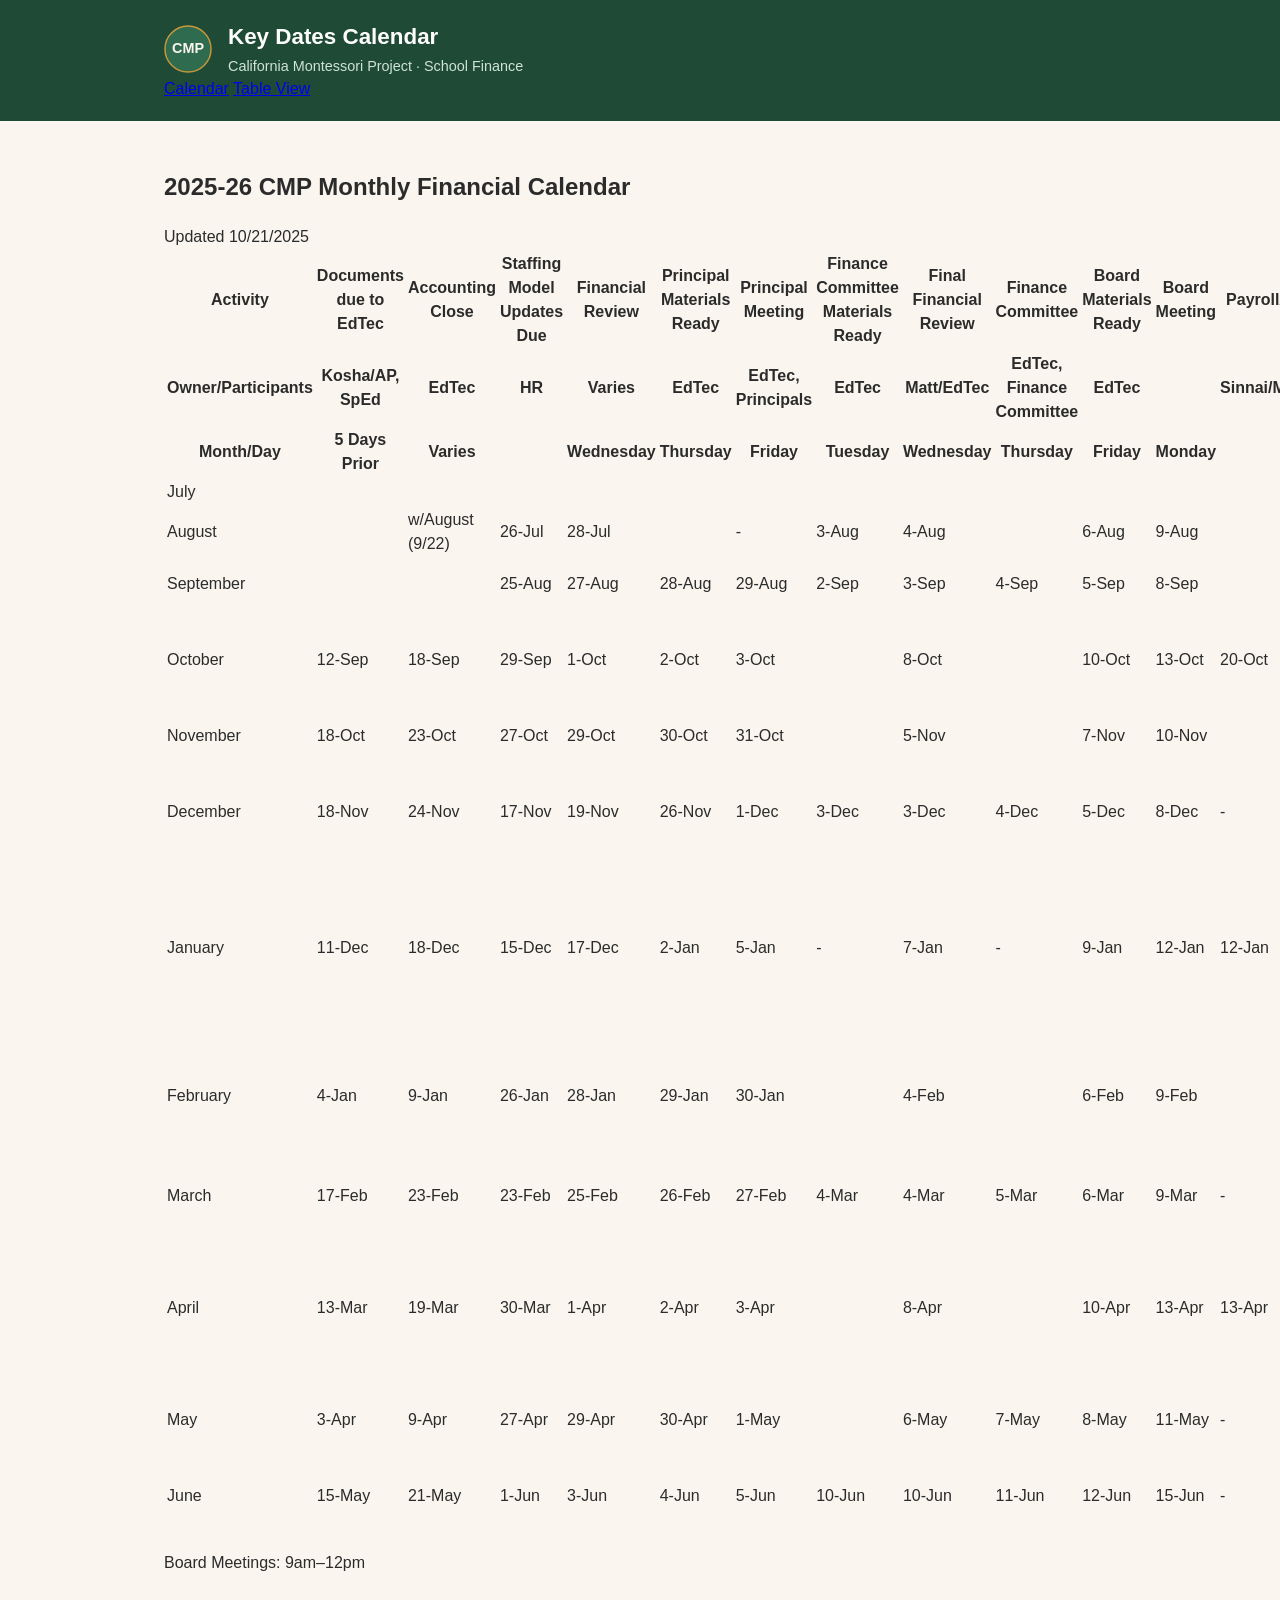
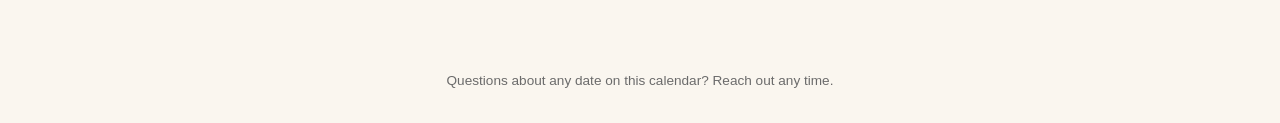
==== table.html @ 33b81b13 "Add files via upload" ====
<!doctype html>
<html lang="en">
<head>
  <meta charset="UTF-8" />
  <meta name="viewport" content="width=device-width, initial-scale=1.0" />
  <title>CMP Monthly Financial Calendar</title>
  <link rel="stylesheet" href="style.css" />
</head>
<body>
  <header class="site-header">
    <div class="header-inner">
      <div class="brand">
        <img src="logo-placeholder.svg" alt="California Montessori Project" class="brand-logo" />
        <div class="brand-text">
          <h1>Key Dates Calendar</h1>
          <p>California Montessori Project &middot; School Finance</p>
        </div>
      </div>
      <nav class="view-nav">
        <a href="index.html">Calendar</a>
        <a href="table.html" class="active">Table View</a>
      </nav>
    </div>
  </header>

  <main class="page table-page">
    <section class="table-panel">
      <div class="table-panel-header">
        <h2 id="tableTitle">Monthly Financial Calendar</h2>
        <span id="tableUpdated" class="table-updated"></span>
      </div>

      <div class="table-scroll">
        <table class="grid-table">
          <thead>
            <tr id="theadLabels"></tr>
            <tr id="theadOwners"></tr>
            <tr id="theadCadence"></tr>
          </thead>
          <tbody id="tbody"></tbody>
        </table>
      </div>

      <p class="table-footnote" id="tableFootnote"></p>
    </section>
  </main>

  <footer class="site-footer">
    <p>Questions about any date on this calendar? Reach out any time.</p>
  </footer>

  <script src="table-data.js"></script>
  <script src="table.js"></script>
</body>
</html>
---- style.css ----
/* =========================================================
   COLOR PALETTE
   -------------------------------------------------------
   These are an approximation of California Montessori
   Project's look (warm green + gold, on a soft cream
   background) — swap in your exact brand hex values here
   any time; everything else references these variables.
   ========================================================= */
:root {
  --cmp-green: #2E6B4F;
  --cmp-green-dark: #1F4B36;
  --cmp-gold: #C9973B;
  --cmp-cream: #FAF6EF;
  --cmp-ink: #2B2B2B;
  --cmp-muted: #6B6B6B;
  --cmp-border: #E4DCC9;
  --cmp-card: #FFFFFF;

  --radius: 10px;
  --shadow: 0 1px 3px rgba(31, 75, 54, 0.08), 0 1px 2px rgba(31, 75, 54, 0.06);
}

* { box-sizing: border-box; }

body {
  margin: 0;
  font-family: "Segoe UI", Roboto, Helvetica, Arial, sans-serif;
  background: var(--cmp-cream);
  color: var(--cmp-ink);
  line-height: 1.5;
}

/* ---------- Header ---------- */
.site-header {
  background: var(--cmp-green-dark);
  color: #fff;
}
.header-inner {
  max-width: 1000px;
  margin: 0 auto;
  padding: 20px 24px;
}
.brand {
  display: flex;
  align-items: center;
  gap: 16px;
}
.brand-logo {
  width: 48px;
  height: 48px;
  flex-shrink: 0;
}
.brand-text h1 {
  margin: 0;
  font-size: 1.4rem;
  font-weight: 600;
}
.brand-text p {
  margin: 2px 0 0;
  font-size: 0.9rem;
  color: #cfe3d7;
}

/* ---------- Layout ---------- */
.page {
  max-width: 1000px;
  margin: 0 auto;
  padding: 28px 24px 48px;
  display: grid;
  grid-template-columns: 1fr 280px;
  gap: 24px;
}
@media (max-width: 720px) {
  .page {
    grid-template-columns: 1fr;
  }
}

/* ---------- Calendar panel ---------- */
.calendar-panel {
  background: var(--cmp-card);
  border: 1px solid var(--cmp-border);
  border-radius: var(--radius);
  box-shadow: var(--shadow);
  padding: 20px;
}
.calendar-toolbar {
  display: flex;
  align-items: center;
  justify-content: space-between;
  margin-bottom: 12px;
}
.calendar-toolbar h2 {
  margin: 0;
  font-size: 1.15rem;
  color: var(--cmp-green-dark);
}
.nav-btn {
  border: 1px solid var(--cmp-border);
  background: var(--cmp-cream);
  color: var(--cmp-green-dark);
  width: 34px;
  height: 34px;
  border-radius: 8px;
  font-size: 1rem;
  cursor: pointer;
}
.nav-btn:hover {
  background: var(--cmp-border);
}

.weekday-row {
  display: grid;
  grid-template-columns: repeat(7, 1fr);
  text-align: center;
  font-size: 0.78rem;
  font-weight: 600;
  color: var(--cmp-muted);
  text-transform: uppercase;
  letter-spacing: 0.03em;
  margin-bottom: 6px;
}
.weekday-row div {
  padding: 6px 0;
}

.calendar-grid {
  display: grid;
  grid-template-columns: repeat(7, 1fr);
  gap: 4px;
}

.day-cell {
  min-height: 84px;
  border: 1px solid var(--cmp-border);
  border-radius: 8px;
  padding: 6px;
  background: #fff;
  position: relative;
}
.day-cell.empty {
  background: transparent;
  border-color: transparent;
}
.day-cell.today {
  border-color: var(--cmp-gold);
  box-shadow: inset 0 0 0 1px var(--cmp-gold);
}
.day-number {
  font-size: 0.8rem;
  font-weight: 600;
  color: var(--cmp-ink);
}
.day-events {
  margin-top: 4px;
  display: flex;
  flex-direction: column;
  gap: 2px;
}
.day-event {
  font-size: 0.68rem;
  line-height: 1.2;
  padding: 2px 4px;
  border-radius: 4px;
  color: #fff;
  white-space: nowrap;
  overflow: hidden;
  text-overflow: ellipsis;
}

.legend {
  display: flex;
  flex-wrap: wrap;
  gap: 14px;
  margin-top: 18px;
  padding-top: 14px;
  border-top: 1px solid var(--cmp-border);
  font-size: 0.82rem;
}
.legend-item {
  display: flex;
  align-items: center;
  gap: 6px;
  color: var(--cmp-muted);
}
.legend-dot {
  width: 10px;
  height: 10px;
  border-radius: 50%;
  display: inline-block;
}

/* ---------- Upcoming panel ---------- */
.upcoming-panel {
  background: var(--cmp-card);
  border: 1px solid var(--cmp-border);
  border-radius: var(--radius);
  box-shadow: var(--shadow);
  padding: 20px;
  height: fit-content;
}
.upcoming-panel h2 {
  margin: 0 0 12px;
  font-size: 1.05rem;
  color: var(--cmp-green-dark);
}
.upcoming-list {
  list-style: none;
  margin: 0;
  padding: 0;
  display: flex;
  flex-direction: column;
  gap: 12px;
}
.upcoming-item {
  border-left: 3px solid var(--cmp-green);
  padding-left: 10px;
}
.upcoming-date {
  font-size: 0.75rem;
  font-weight: 700;
  color: var(--cmp-gold);
  text-transform: uppercase;
  letter-spacing: 0.03em;
}
.upcoming-title {
  font-weight: 600;
  font-size: 0.92rem;
  margin: 2px 0;
}
.upcoming-note {
  font-size: 0.82rem;
  color: var(--cmp-muted);
}
.upcoming-empty {
  color: var(--cmp-muted);
  font-size: 0.9rem;
}

/* ---------- Footer ---------- */
.site-footer {
  text-align: center;
  padding: 18px;
  font-size: 0.85rem;
  color: var(--cmp-muted);
}
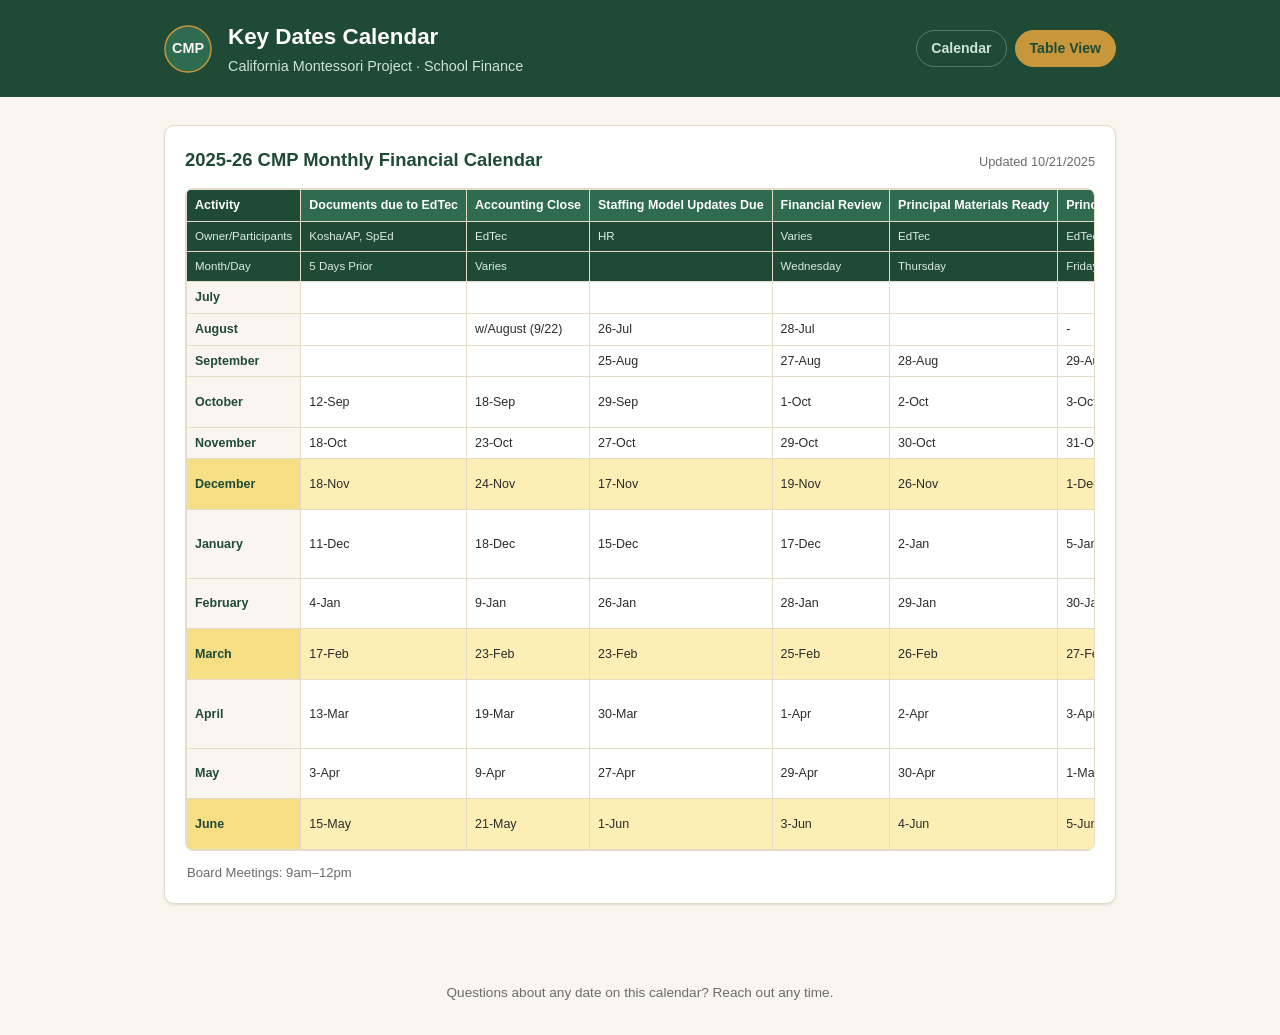
==== commit 56d1e854: "add table view" ====
--- a/table.html
+++ b/table.html
@@ -52,4 +52,4 @@
   <script src="table-data.js"></script>
   <script src="table.js"></script>
 </body>
-</html>
+</html>
--- a/style.css
+++ b/style.css
@@ -39,11 +39,37 @@
   max-width: 1000px;
   margin: 0 auto;
   padding: 20px 24px;
+  display: flex;
+  align-items: center;
+  justify-content: space-between;
+  flex-wrap: wrap;
+  gap: 12px;
 }
 .brand {
   display: flex;
   align-items: center;
   gap: 16px;
+}
+.view-nav {
+  display: flex;
+  gap: 8px;
+}
+.view-nav a {
+  color: #cfe3d7;
+  text-decoration: none;
+  font-size: 0.88rem;
+  font-weight: 600;
+  padding: 7px 14px;
+  border-radius: 999px;
+  border: 1px solid rgba(255,255,255,0.25);
+}
+.view-nav a:hover {
+  background: rgba(255,255,255,0.08);
+}
+.view-nav a.active {
+  background: var(--cmp-gold);
+  border-color: var(--cmp-gold);
+  color: var(--cmp-green-dark);
 }
 .brand-logo {
   width: 48px;
@@ -237,10 +263,101 @@
   font-size: 0.9rem;
 }
 
+/* ---------- Table view ---------- */
+.table-page {
+  display: block;
+}
+.table-panel {
+  background: var(--cmp-card);
+  border: 1px solid var(--cmp-border);
+  border-radius: var(--radius);
+  box-shadow: var(--shadow);
+  padding: 20px;
+}
+.table-panel-header {
+  display: flex;
+  align-items: baseline;
+  justify-content: space-between;
+  flex-wrap: wrap;
+  gap: 8px;
+  margin-bottom: 14px;
+}
+.table-panel-header h2 {
+  margin: 0;
+  color: var(--cmp-green-dark);
+  font-size: 1.15rem;
+}
+.table-updated {
+  font-size: 0.8rem;
+  color: var(--cmp-muted);
+}
+.table-scroll {
+  overflow-x: auto;
+  border: 1px solid var(--cmp-border);
+  border-radius: 8px;
+}
+.grid-table {
+  border-collapse: collapse;
+  width: 100%;
+  min-width: 1400px;
+  font-size: 0.78rem;
+}
+.grid-table th,
+.grid-table td {
+  border: 1px solid var(--cmp-border);
+  padding: 6px 8px;
+  text-align: left;
+  white-space: nowrap;
+}
+.grid-table thead th {
+  background: var(--cmp-green);
+  color: #fff;
+  font-weight: 600;
+  position: sticky;
+  top: 0;
+}
+.grid-table thead tr:nth-child(2) th,
+.grid-table thead tr:nth-child(3) th {
+  background: var(--cmp-green-dark);
+  font-weight: 500;
+  font-size: 0.72rem;
+  color: #dcebe3;
+}
+.grid-table thead th.corner {
+  background: var(--cmp-green-dark);
+}
+.grid-table td.month-cell {
+  font-weight: 700;
+  color: var(--cmp-green-dark);
+  background: var(--cmp-cream);
+  position: sticky;
+  left: 0;
+}
+.grid-table tr.row-highlight td {
+  background: #FCEEB5;
+}
+.grid-table tr.row-highlight td.month-cell {
+  background: #F6DE84;
+}
+.grid-table td.note-highlight {
+  background: #FCEEB5;
+  white-space: normal;
+  min-width: 220px;
+}
+.grid-table td:last-child {
+  white-space: normal;
+  min-width: 220px;
+}
+.table-footnote {
+  margin: 12px 2px 0;
+  font-size: 0.82rem;
+  color: var(--cmp-muted);
+}
+
 /* ---------- Footer ---------- */
 .site-footer {
   text-align: center;
   padding: 18px;
   font-size: 0.85rem;
   color: var(--cmp-muted);
-}
+}
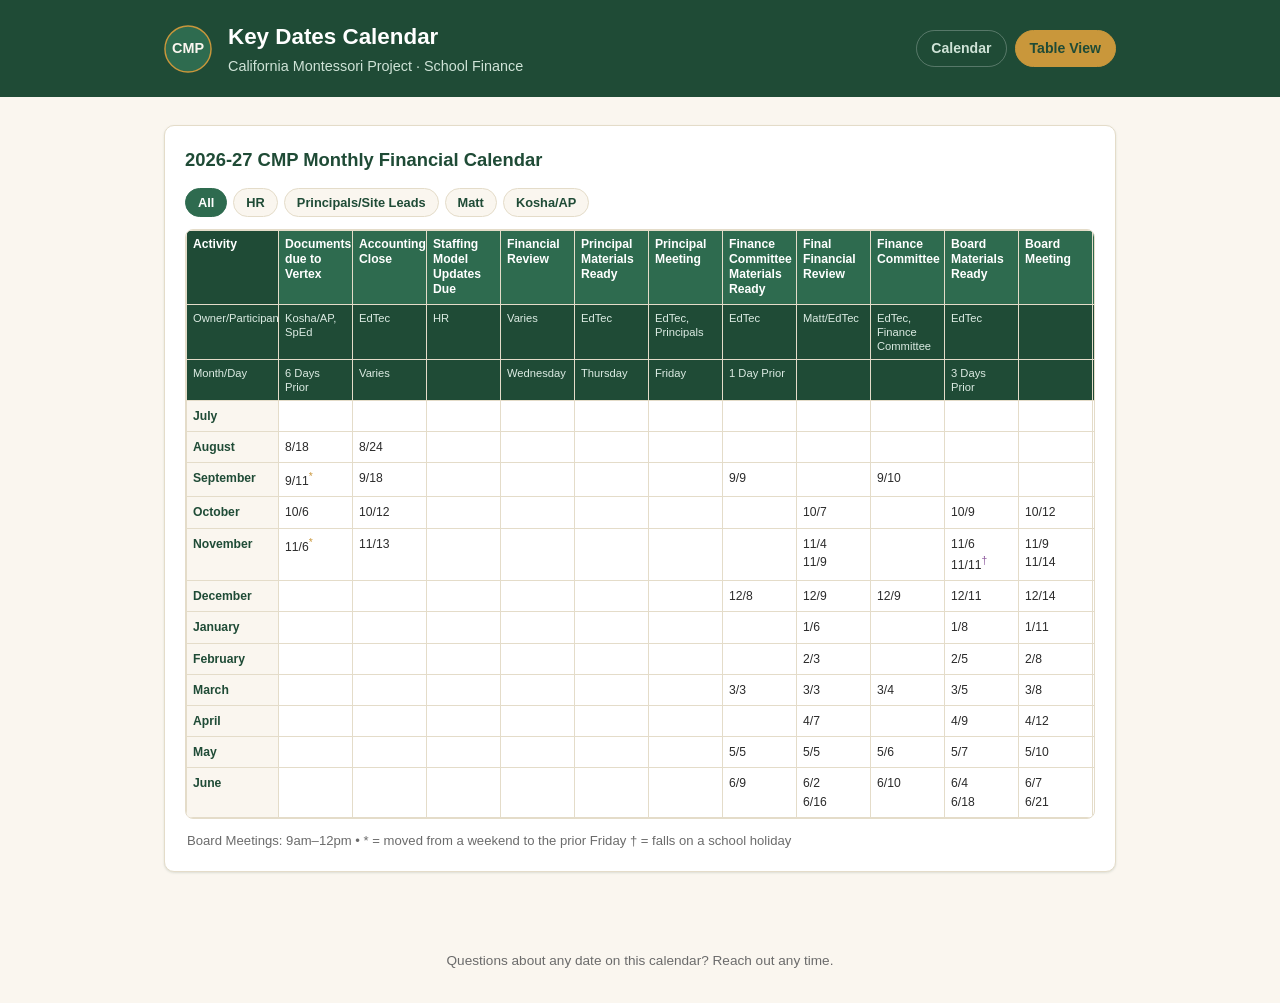
==== commit d4da4047: "event and dates addition" ====
--- a/table.html
+++ b/table.html
@@ -30,7 +30,9 @@
         <span id="tableUpdated" class="table-updated"></span>
       </div>
 
-      <div class="table-scroll">
+      <div class="filter-bar" id="filterBar"></div>
+
+      <div class="table-scroll" id="tableScroll">
         <table class="grid-table">
           <thead>
             <tr id="theadLabels"></tr>
--- a/style.css
+++ b/style.css
@@ -291,6 +291,33 @@
   font-size: 0.8rem;
   color: var(--cmp-muted);
 }
+
+/* Role filter toggle */
+.filter-bar {
+  display: flex;
+  flex-wrap: wrap;
+  gap: 6px;
+  margin-bottom: 12px;
+}
+.filter-btn {
+  border: 1px solid var(--cmp-border);
+  background: var(--cmp-cream);
+  color: var(--cmp-green-dark);
+  font-size: 0.8rem;
+  font-weight: 600;
+  padding: 6px 12px;
+  border-radius: 999px;
+  cursor: pointer;
+}
+.filter-btn:hover {
+  background: var(--cmp-border);
+}
+.filter-btn.active {
+  background: var(--cmp-green);
+  border-color: var(--cmp-green);
+  color: #fff;
+}
+
 .table-scroll {
   overflow-x: auto;
   border: 1px solid var(--cmp-border);
@@ -299,20 +326,32 @@
 .grid-table {
   border-collapse: collapse;
   width: 100%;
-  min-width: 1400px;
-  font-size: 0.78rem;
+  table-layout: fixed;
+  min-width: 1100px;
+  font-size: 0.76rem;
 }
 .grid-table th,
 .grid-table td {
   border: 1px solid var(--cmp-border);
-  padding: 6px 8px;
+  padding: 6px 6px;
   text-align: left;
-  white-space: nowrap;
+  vertical-align: top;
+  width: 74px;
+}
+.grid-table th.corner,
+.grid-table td.month-cell {
+  width: 92px;
+}
+.grid-table th:last-child,
+.grid-table td:last-child {
+  width: 200px;
 }
 .grid-table thead th {
   background: var(--cmp-green);
   color: #fff;
   font-weight: 600;
+  white-space: normal;
+  line-height: 1.25;
   position: sticky;
   top: 0;
 }
@@ -320,7 +359,7 @@
 .grid-table thead tr:nth-child(3) th {
   background: var(--cmp-green-dark);
   font-weight: 500;
-  font-size: 0.72rem;
+  font-size: 0.7rem;
   color: #dcebe3;
 }
 .grid-table thead th.corner {
@@ -332,22 +371,35 @@
   background: var(--cmp-cream);
   position: sticky;
   left: 0;
-}
-.grid-table tr.row-highlight td {
-  background: #FCEEB5;
-}
-.grid-table tr.row-highlight td.month-cell {
-  background: #F6DE84;
-}
-.grid-table td.note-highlight {
-  background: #FCEEB5;
-  white-space: normal;
-  min-width: 220px;
+  white-space: nowrap;
 }
 .grid-table td:last-child {
   white-space: normal;
-  min-width: 220px;
-}
+}
+
+/* Weekend / holiday markers */
+.mk {
+  font-size: 0.85em;
+  cursor: help;
+}
+.mk-wknd { color: var(--cmp-gold); }
+.mk-holiday { color: #8E5A9E; }
+
+/* Role filter: hide columns not tagged for the active role */
+.table-scroll.filter-active .col-none,
+.table-scroll.filter-active .col-hr,
+.table-scroll.filter-active .col-principals,
+.table-scroll.filter-active .col-matt,
+.table-scroll.filter-active .col-koshaap {
+  display: none;
+}
+.table-scroll.filter-hr .col-hr,
+.table-scroll.filter-principals .col-principals,
+.table-scroll.filter-matt .col-matt,
+.table-scroll.filter-koshaap .col-koshaap {
+  display: table-cell;
+}
+
 .table-footnote {
   margin: 12px 2px 0;
   font-size: 0.82rem;
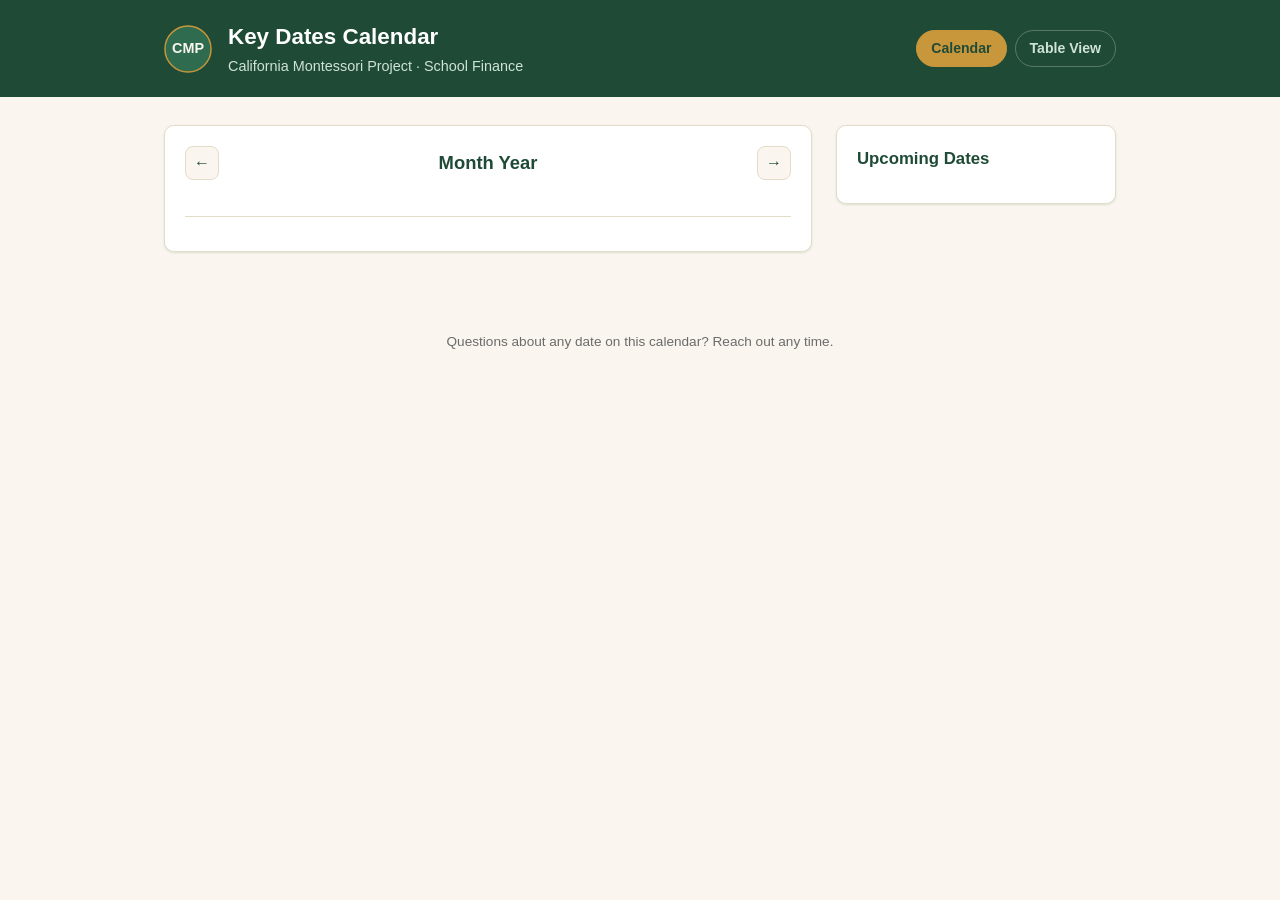
==== commit 47c96074: "add dates to cal" ====
--- a/table.html
+++ b/table.html
@@ -3,7 +3,7 @@
 <head>
   <meta charset="UTF-8" />
   <meta name="viewport" content="width=device-width, initial-scale=1.0" />
-  <title>CMP Monthly Financial Calendar</title>
+  <title>CMP Key Dates Calendar</title>
   <link rel="stylesheet" href="style.css" />
 </head>
 <body>
@@ -17,34 +17,30 @@
         </div>
       </div>
       <nav class="view-nav">
-        <a href="index.html">Calendar</a>
-        <a href="table.html" class="active">Table View</a>
+        <a href="index.html" class="active">Calendar</a>
+        <a href="table.html">Table View</a>
       </nav>
     </div>
   </header>
 
-  <main class="page table-page">
-    <section class="table-panel">
-      <div class="table-panel-header">
-        <h2 id="tableTitle">Monthly Financial Calendar</h2>
-        <span id="tableUpdated" class="table-updated"></span>
+  <main class="page">
+    <section class="calendar-panel">
+      <div class="calendar-toolbar">
+        <button id="prevMonth" class="nav-btn" aria-label="Previous month">&larr;</button>
+        <h2 id="monthLabel">Month Year</h2>
+        <button id="nextMonth" class="nav-btn" aria-label="Next month">&rarr;</button>
       </div>
 
-      <div class="filter-bar" id="filterBar"></div>
+      <div class="weekday-row" id="weekdayRow"></div>
+      <div class="calendar-grid" id="calendarGrid"></div>
 
-      <div class="table-scroll" id="tableScroll">
-        <table class="grid-table">
-          <thead>
-            <tr id="theadLabels"></tr>
-            <tr id="theadOwners"></tr>
-            <tr id="theadCadence"></tr>
-          </thead>
-          <tbody id="tbody"></tbody>
-        </table>
-      </div>
+      <div class="legend" id="legend"></div>
+    </section>
 
-      <p class="table-footnote" id="tableFootnote"></p>
-    </section>
+    <aside class="upcoming-panel">
+      <h2>Upcoming Dates</h2>
+      <ul class="upcoming-list" id="upcomingList"></ul>
+    </aside>
   </main>
 
   <footer class="site-footer">
@@ -52,6 +48,8 @@
   </footer>
 
   <script src="table-data.js"></script>
-  <script src="table.js"></script>
+  <script src="schedule.js"></script>
+  <script src="events.js"></script>
+  <script src="script.js"></script>
 </body>
 </html>
--- a/style.css
+++ b/style.css
@@ -327,7 +327,7 @@
   border-collapse: collapse;
   width: 100%;
   table-layout: fixed;
-  min-width: 1100px;
+  min-width: 1300px;
   font-size: 0.76rem;
 }
 .grid-table th,
@@ -336,11 +336,11 @@
   padding: 6px 6px;
   text-align: left;
   vertical-align: top;
-  width: 74px;
+  width: 84px;
 }
 .grid-table th.corner,
 .grid-table td.month-cell {
-  width: 92px;
+  width: 100px;
 }
 .grid-table th:last-child,
 .grid-table td:last-child {
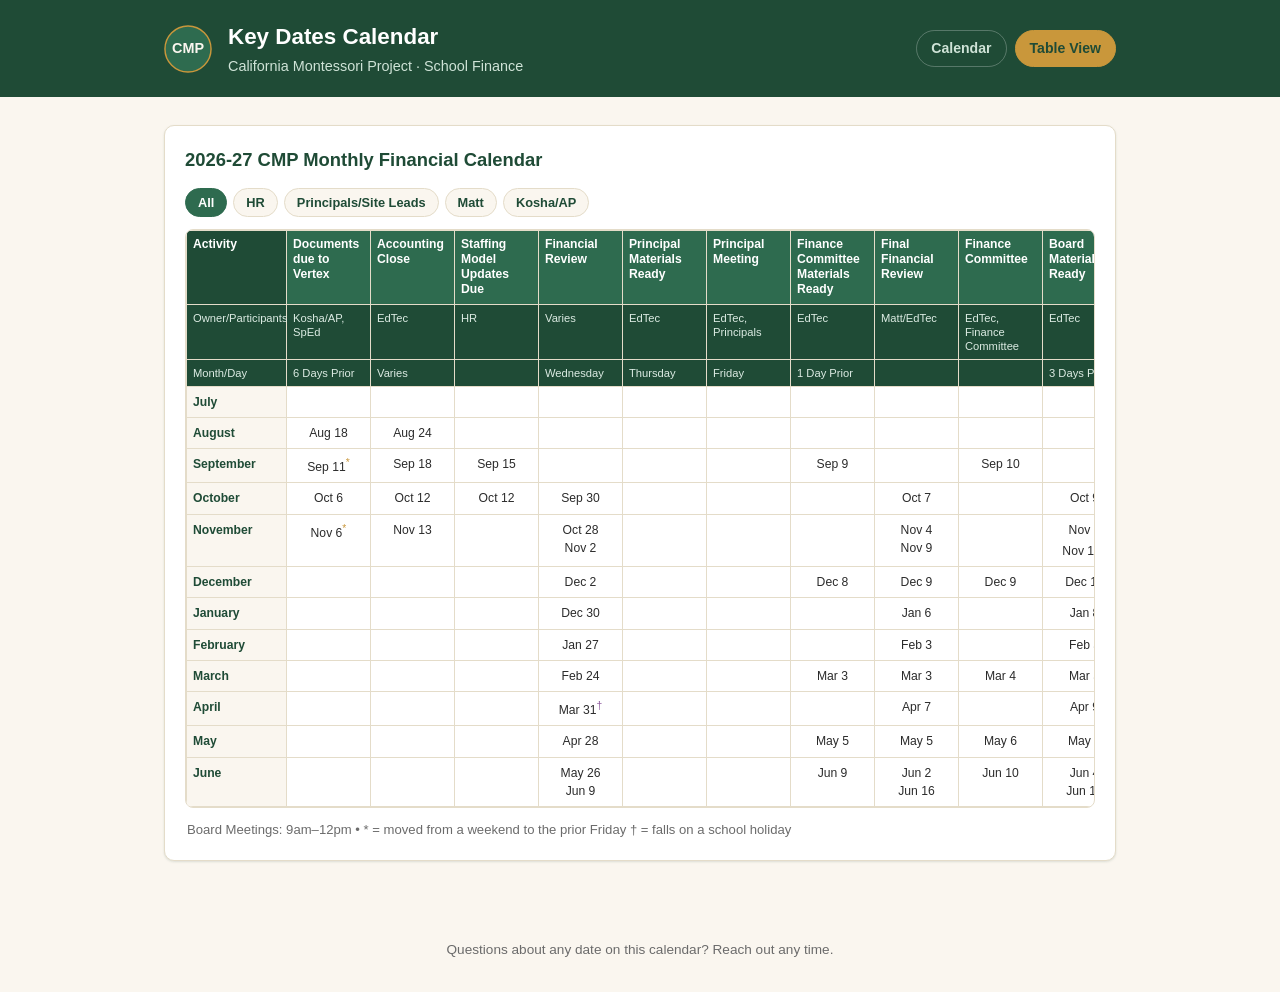
==== commit 9c36195c: "fix box widths" ====
--- a/table.html
+++ b/table.html
@@ -3,7 +3,7 @@
 <head>
   <meta charset="UTF-8" />
   <meta name="viewport" content="width=device-width, initial-scale=1.0" />
-  <title>CMP Key Dates Calendar</title>
+  <title>CMP Monthly Financial Calendar</title>
   <link rel="stylesheet" href="style.css" />
 </head>
 <body>
@@ -17,30 +17,34 @@
         </div>
       </div>
       <nav class="view-nav">
-        <a href="index.html" class="active">Calendar</a>
-        <a href="table.html">Table View</a>
+        <a href="index.html">Calendar</a>
+        <a href="table.html" class="active">Table View</a>
       </nav>
     </div>
   </header>
 
-  <main class="page">
-    <section class="calendar-panel">
-      <div class="calendar-toolbar">
-        <button id="prevMonth" class="nav-btn" aria-label="Previous month">&larr;</button>
-        <h2 id="monthLabel">Month Year</h2>
-        <button id="nextMonth" class="nav-btn" aria-label="Next month">&rarr;</button>
+  <main class="page table-page">
+    <section class="table-panel">
+      <div class="table-panel-header">
+        <h2 id="tableTitle">Monthly Financial Calendar</h2>
+        <span id="tableUpdated" class="table-updated"></span>
       </div>
 
-      <div class="weekday-row" id="weekdayRow"></div>
-      <div class="calendar-grid" id="calendarGrid"></div>
+      <div class="filter-bar" id="filterBar"></div>
 
-      <div class="legend" id="legend"></div>
+      <div class="table-scroll" id="tableScroll">
+        <table class="grid-table">
+          <thead>
+            <tr id="theadLabels"></tr>
+            <tr id="theadOwners"></tr>
+            <tr id="theadCadence"></tr>
+          </thead>
+          <tbody id="tbody"></tbody>
+        </table>
+      </div>
+
+      <p class="table-footnote" id="tableFootnote"></p>
     </section>
-
-    <aside class="upcoming-panel">
-      <h2>Upcoming Dates</h2>
-      <ul class="upcoming-list" id="upcomingList"></ul>
-    </aside>
   </main>
 
   <footer class="site-footer">
@@ -49,7 +53,6 @@
 
   <script src="table-data.js"></script>
   <script src="schedule.js"></script>
-  <script src="events.js"></script>
-  <script src="script.js"></script>
+  <script src="table.js"></script>
 </body>
 </html>
--- a/style.css
+++ b/style.css
@@ -376,6 +376,9 @@
 .grid-table td:last-child {
   white-space: normal;
 }
+.grid-table td:not(.month-cell):not(:last-child) {
+  text-align: center;
+}
 
 /* Weekend / holiday markers */
 .mk {
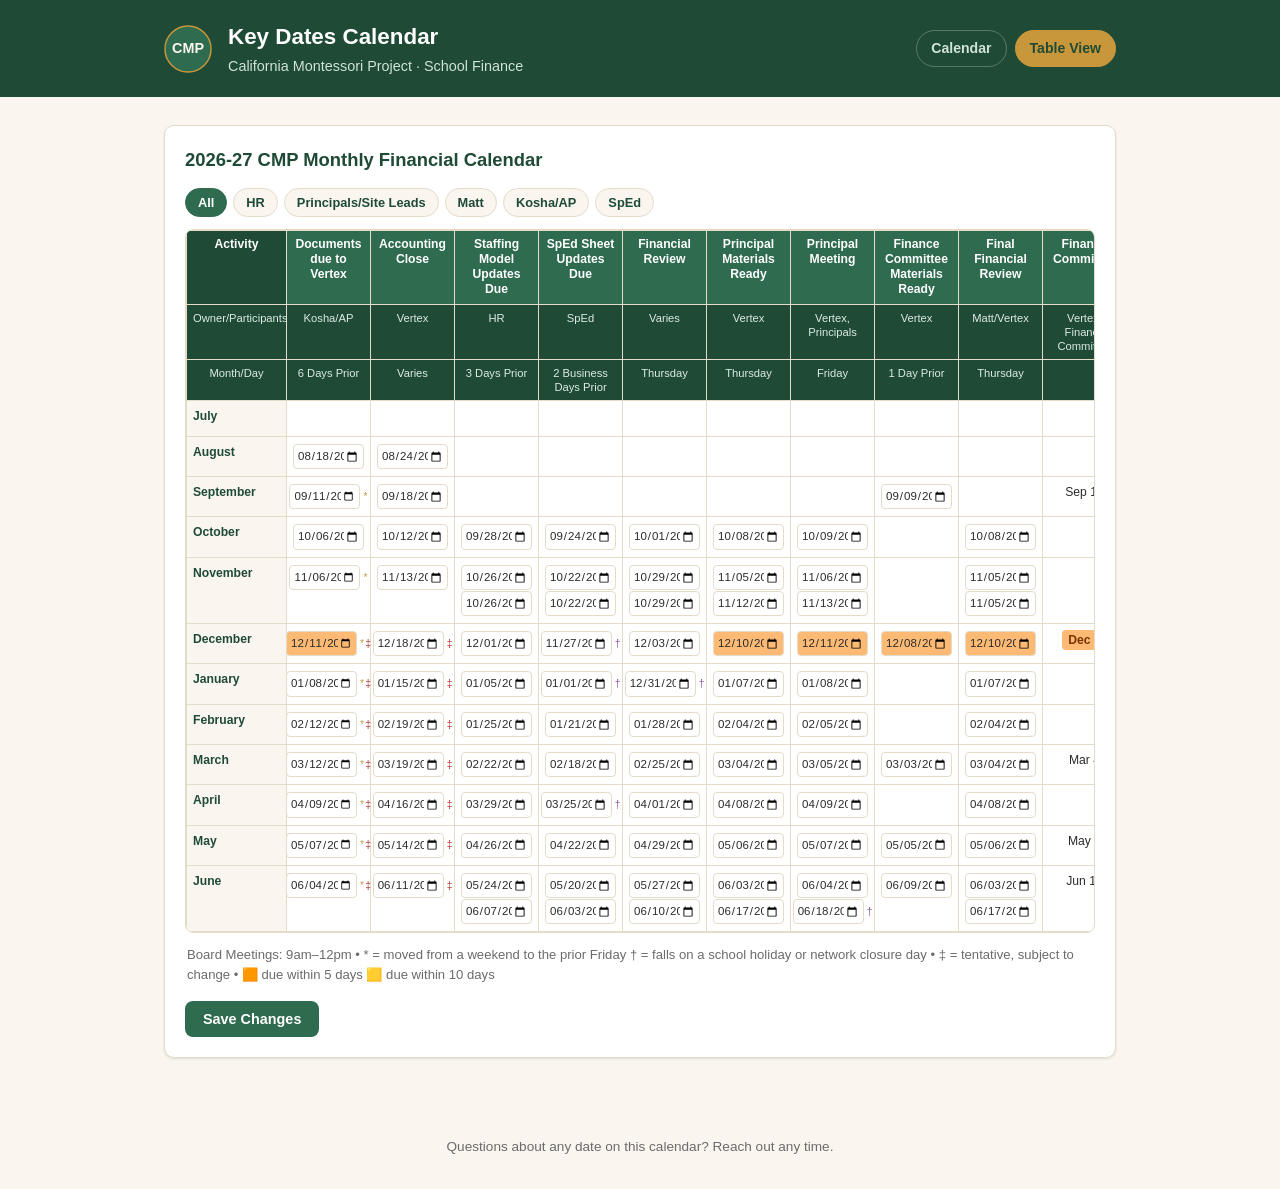
==== commit e476b933: "add entry boxes and make matt meetings thursday" ====
--- a/table.html
+++ b/table.html
@@ -44,6 +44,18 @@
       </div>
 
       <p class="table-footnote" id="tableFootnote"></p>
+
+      <div class="save-bar">
+        <button type="button" id="saveChangesBtn" class="save-btn">Save Changes</button>
+        <span id="saveHint" class="save-hint"></span>
+      </div>
+      <div id="saveOutput" class="save-output" hidden>
+        <p class="save-instructions">Copy the code below and paste it into <code>table-data.js</code>, replacing the existing <code>OVERRIDES</code> and <code>NOTES_OVERRIDES</code> blocks near the bottom of the file. Then commit &amp; push as usual.</p>
+        <div class="save-code-wrap">
+          <button type="button" id="copyCodeBtn" class="copy-btn">Copy</button>
+          <pre id="saveCode" class="save-code"></pre>
+        </div>
+      </div>
     </section>
   </main>
 
--- a/style.css
+++ b/style.css
@@ -158,6 +158,7 @@
 
 .day-cell {
   min-height: 84px;
+  min-width: 0;
   border: 1px solid var(--cmp-border);
   border-radius: 8px;
   padding: 6px;
@@ -183,7 +184,12 @@
   flex-direction: column;
   gap: 2px;
 }
+.day-event-wrap {
+  position: relative;
+  min-width: 0;
+}
 .day-event {
+  display: block;
   font-size: 0.68rem;
   line-height: 1.2;
   padding: 2px 4px;
@@ -192,6 +198,28 @@
   white-space: nowrap;
   overflow: hidden;
   text-overflow: ellipsis;
+  min-width: 0;
+  cursor: default;
+}
+.day-event-wrap[data-tooltip]:hover::after,
+.day-event-wrap[data-tooltip]:focus-within::after {
+  content: attr(data-tooltip);
+  position: absolute;
+  bottom: 100%;
+  left: 50%;
+  transform: translateX(-50%);
+  margin-bottom: 6px;
+  background: var(--cmp-ink);
+  color: #fff;
+  padding: 5px 9px;
+  border-radius: 6px;
+  font-size: 0.72rem;
+  font-weight: 600;
+  line-height: 1.3;
+  white-space: nowrap;
+  box-shadow: var(--shadow);
+  z-index: 30;
+  pointer-events: none;
 }
 
 .legend {
@@ -350,6 +378,7 @@
   background: var(--cmp-green);
   color: #fff;
   font-weight: 600;
+  text-align: center;
   white-space: normal;
   line-height: 1.25;
   position: sticky;
@@ -380,26 +409,45 @@
   text-align: center;
 }
 
-/* Weekend / holiday markers */
+/* Weekend / holiday / tentative markers */
 .mk {
   font-size: 0.85em;
   cursor: help;
 }
 .mk-wknd { color: var(--cmp-gold); }
 .mk-holiday { color: #8E5A9E; }
+.mk-tentative { color: #B03A3A; }
+
+/* Due-soon highlighting (Table View, read-only cells) */
+.due-soon {
+  display: inline-block;
+  padding: 1px 6px;
+  border-radius: 4px;
+  font-weight: 700;
+}
+.due-soon.due-yellow {
+  background: #FDE68A;
+  color: #7A5B00;
+}
+.due-soon.due-orange {
+  background: #FDBA74;
+  color: #7A3300;
+}
 
 /* Role filter: hide columns not tagged for the active role */
 .table-scroll.filter-active .col-none,
 .table-scroll.filter-active .col-hr,
 .table-scroll.filter-active .col-principals,
 .table-scroll.filter-active .col-matt,
-.table-scroll.filter-active .col-koshaap {
+.table-scroll.filter-active .col-koshaap,
+.table-scroll.filter-active .col-sped {
   display: none;
 }
 .table-scroll.filter-hr .col-hr,
 .table-scroll.filter-principals .col-principals,
 .table-scroll.filter-matt .col-matt,
-.table-scroll.filter-koshaap .col-koshaap {
+.table-scroll.filter-koshaap .col-koshaap,
+.table-scroll.filter-sped .col-sped {
   display: table-cell;
 }
 
@@ -407,6 +455,101 @@
   margin: 12px 2px 0;
   font-size: 0.82rem;
   color: var(--cmp-muted);
+}
+
+/* ---------- Editable cells (Table View) ---------- */
+.cell-edit {
+  display: flex;
+  align-items: center;
+  justify-content: center;
+  gap: 3px;
+  margin: 1px 0;
+}
+.cell-input {
+  font: inherit;
+  font-size: 0.72rem;
+  border: 1px solid var(--cmp-border);
+  border-radius: 4px;
+  padding: 2px 3px;
+  background: #fff;
+  color: var(--cmp-ink);
+  width: 100%;
+  max-width: 122px;
+}
+.cell-input.due-orange { background: #FDBA74; }
+.cell-input.due-yellow { background: #FDE68A; }
+.cell-input.cell-overridden {
+  border-color: var(--cmp-gold);
+  border-width: 2px;
+}
+.cell-input.notes-input {
+  max-width: none;
+  text-align: left;
+}
+.cell-marks {
+  display: inline-flex;
+  gap: 1px;
+  flex-shrink: 0;
+}
+
+/* ---------- Save Changes ---------- */
+.save-bar {
+  display: flex;
+  align-items: center;
+  gap: 12px;
+  margin-top: 16px;
+}
+.save-btn {
+  background: var(--cmp-green);
+  color: #fff;
+  border: none;
+  border-radius: 8px;
+  padding: 10px 18px;
+  font-size: 0.9rem;
+  font-weight: 600;
+  cursor: pointer;
+}
+.save-btn:hover { background: var(--cmp-green-dark); }
+.save-hint {
+  font-size: 0.82rem;
+  color: var(--cmp-muted);
+}
+.save-output {
+  margin-top: 14px;
+  border: 1px solid var(--cmp-border);
+  border-radius: var(--radius);
+  padding: 14px;
+  background: var(--cmp-cream);
+}
+.save-instructions {
+  margin: 0 0 10px;
+  font-size: 0.85rem;
+  color: var(--cmp-ink);
+}
+.save-code-wrap {
+  position: relative;
+}
+.copy-btn {
+  position: absolute;
+  top: 8px;
+  right: 8px;
+  border: 1px solid var(--cmp-border);
+  background: #fff;
+  border-radius: 6px;
+  padding: 4px 10px;
+  font-size: 0.78rem;
+  cursor: pointer;
+}
+.copy-btn:hover { background: var(--cmp-border); }
+.save-code {
+  margin: 0;
+  padding: 14px;
+  background: var(--cmp-ink);
+  color: #d9f0e3;
+  border-radius: 8px;
+  font-size: 0.78rem;
+  overflow-x: auto;
+  white-space: pre;
 }
 
 /* ---------- Footer ---------- */
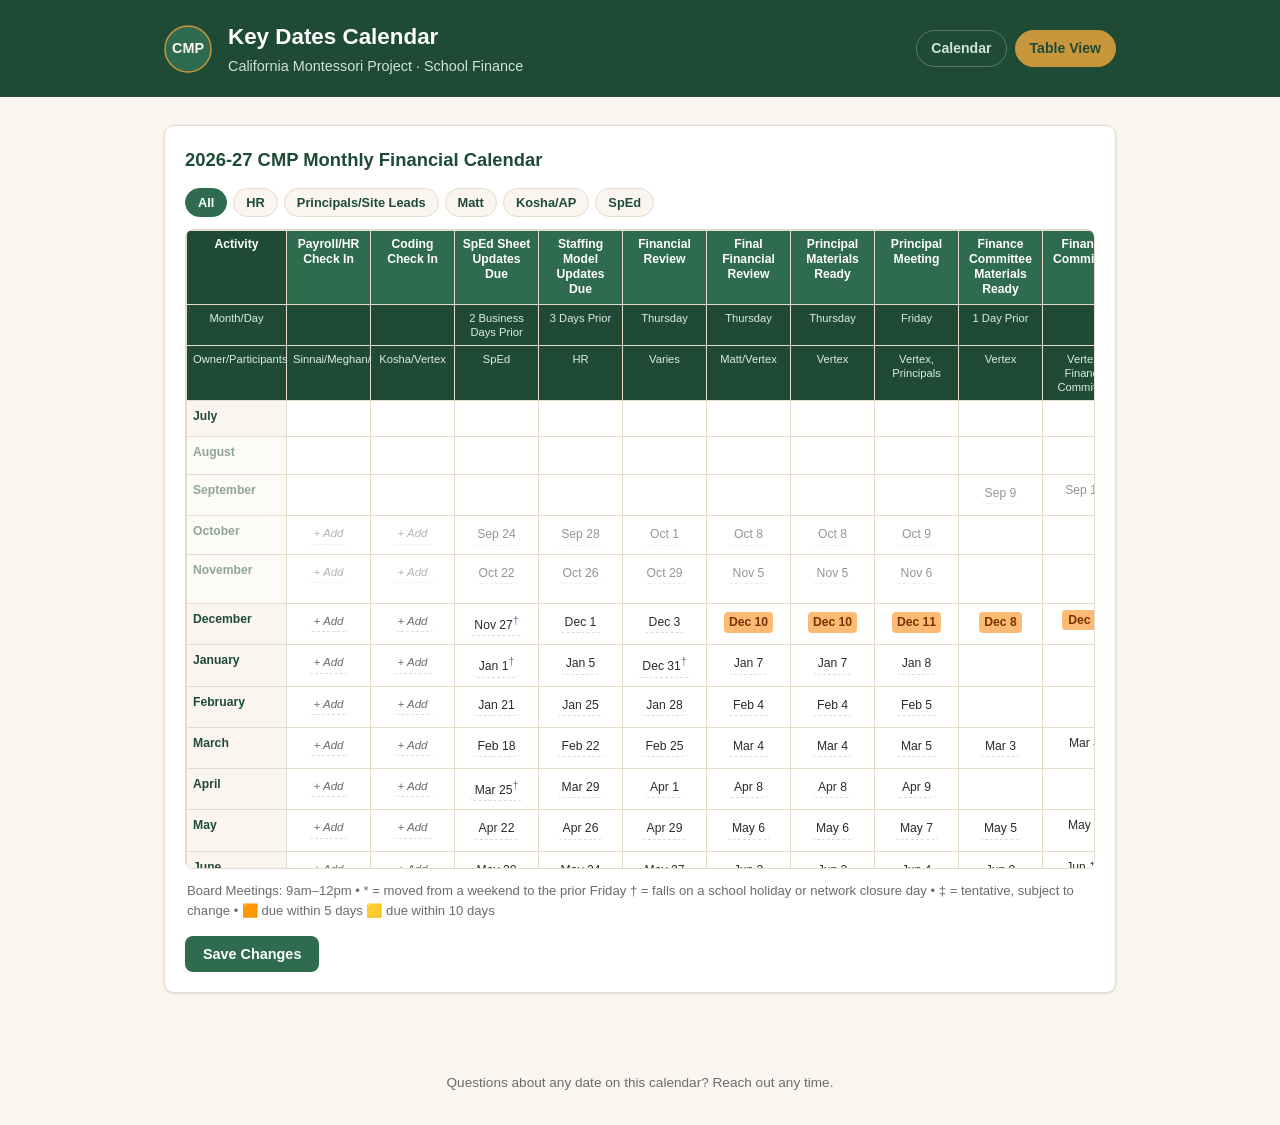
==== commit f822e688: "fix everything" ====
--- a/table.html
+++ b/table.html
@@ -36,8 +36,8 @@
         <table class="grid-table">
           <thead>
             <tr id="theadLabels"></tr>
+            <tr id="theadCadence"></tr>
             <tr id="theadOwners"></tr>
-            <tr id="theadCadence"></tr>
           </thead>
           <tbody id="tbody"></tbody>
         </table>
--- a/style.css
+++ b/style.css
@@ -348,6 +348,9 @@
 
 .table-scroll {
   overflow-x: auto;
+  overflow-y: auto;
+  max-height: calc(100vh - 260px);
+  min-height: 260px;
   border: 1px solid var(--cmp-border);
   border-radius: 8px;
 }
@@ -382,7 +385,10 @@
   white-space: normal;
   line-height: 1.25;
   position: sticky;
-  top: 0;
+  /* Set per-row by table.js (applyStickyHeaderOffsets), since row
+     heights vary with text wrapping — falls back to 0 if JS hasn't run. */
+  top: var(--sticky-top, 0px);
+  z-index: 2;
 }
 .grid-table thead tr:nth-child(2) th,
 .grid-table thead tr:nth-child(3) th {
@@ -393,6 +399,8 @@
 }
 .grid-table thead th.corner {
   background: var(--cmp-green-dark);
+  left: 0;
+  z-index: 3;
 }
 .grid-table td.month-cell {
   font-weight: 700;
@@ -400,6 +408,7 @@
   background: var(--cmp-cream);
   position: sticky;
   left: 0;
+  z-index: 1;
   white-space: nowrap;
 }
 .grid-table td:last-child {
@@ -457,32 +466,70 @@
   color: var(--cmp-muted);
 }
 
+/* A month row where every date has already passed dims out — still
+   fully clickable/editable, just visually out of the way. */
+tr.row-past {
+  opacity: 0.5;
+}
+tr.row-past td.month-cell {
+  background: var(--cmp-cream);
+}
+
 /* ---------- Editable cells (Table View) ---------- */
+/* Click-to-edit: a plain-text span by default (matches the read-only
+   columns) with a hidden date input behind it; clicking the span swaps
+   them. Keeps the grid looking like a normal spreadsheet instead of a
+   wall of input boxes. */
 .cell-edit {
-  display: flex;
-  align-items: center;
-  justify-content: center;
-  gap: 3px;
-  margin: 1px 0;
+  margin: 2px 0;
+}
+.cell-display {
+  display: inline-block;
+  cursor: pointer;
+  padding: 1px 5px;
+  border-radius: 4px;
+  border-bottom: 1px dashed var(--cmp-border);
+}
+.cell-display:hover,
+.cell-display:focus {
+  background: var(--cmp-border);
+  outline: none;
+}
+.cell-display.due-orange {
+  background: #FDBA74;
+  color: #7A3300;
+  border-bottom-color: transparent;
+  font-weight: 700;
+}
+.cell-display.due-yellow {
+  background: #FDE68A;
+  color: #7A5B00;
+  border-bottom-color: transparent;
+  font-weight: 700;
+}
+.cell-display.cell-empty {
+  color: var(--cmp-muted);
+  font-style: italic;
+  font-size: 0.72rem;
+  border-bottom-color: var(--cmp-border);
+}
+.cell-display.cell-overridden-text {
+  font-weight: 700;
+  color: var(--cmp-green-dark);
 }
 .cell-input {
   font: inherit;
   font-size: 0.72rem;
-  border: 1px solid var(--cmp-border);
+  border: 1px solid var(--cmp-gold);
   border-radius: 4px;
   padding: 2px 3px;
   background: #fff;
   color: var(--cmp-ink);
   width: 100%;
-  max-width: 122px;
-}
-.cell-input.due-orange { background: #FDBA74; }
-.cell-input.due-yellow { background: #FDE68A; }
-.cell-input.cell-overridden {
-  border-color: var(--cmp-gold);
-  border-width: 2px;
+  max-width: 130px;
 }
 .cell-input.notes-input {
+  border-color: var(--cmp-border);
   max-width: none;
   text-align: left;
 }
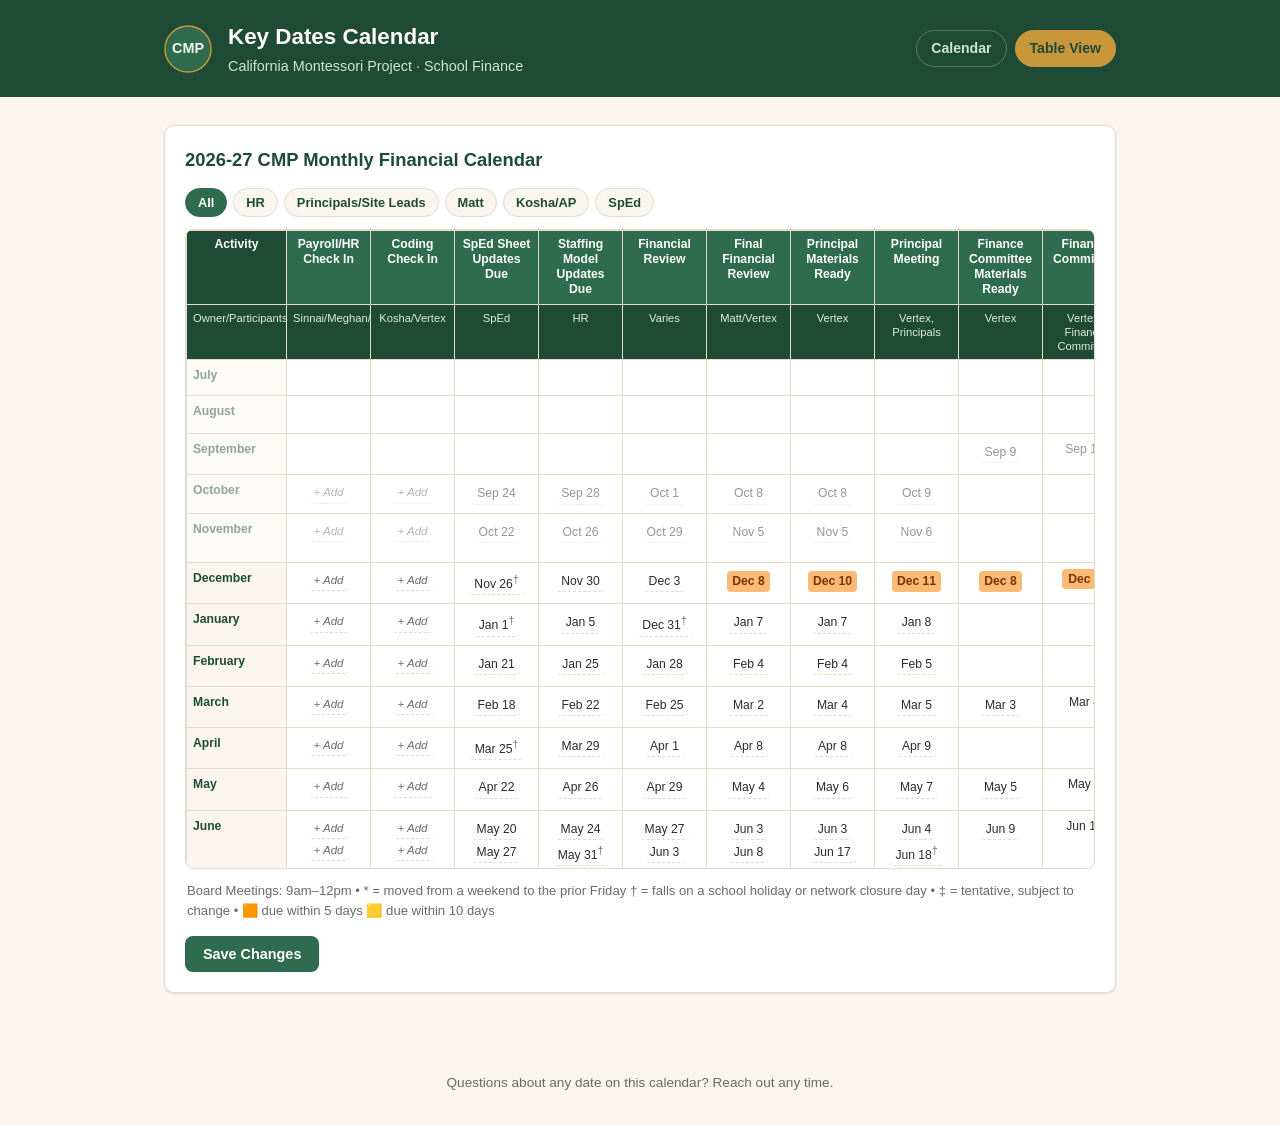
==== commit 11e2d068: "fixing FC discrepancies" ====
--- a/table.html
+++ b/table.html
@@ -36,7 +36,6 @@
         <table class="grid-table">
           <thead>
             <tr id="theadLabels"></tr>
-            <tr id="theadCadence"></tr>
             <tr id="theadOwners"></tr>
           </thead>
           <tbody id="tbody"></tbody>
--- a/style.css
+++ b/style.css
@@ -390,8 +390,7 @@
   top: var(--sticky-top, 0px);
   z-index: 2;
 }
-.grid-table thead tr:nth-child(2) th,
-.grid-table thead tr:nth-child(3) th {
+.grid-table thead tr:nth-child(2) th {
   background: var(--cmp-green-dark);
   font-weight: 500;
   font-size: 0.7rem;
